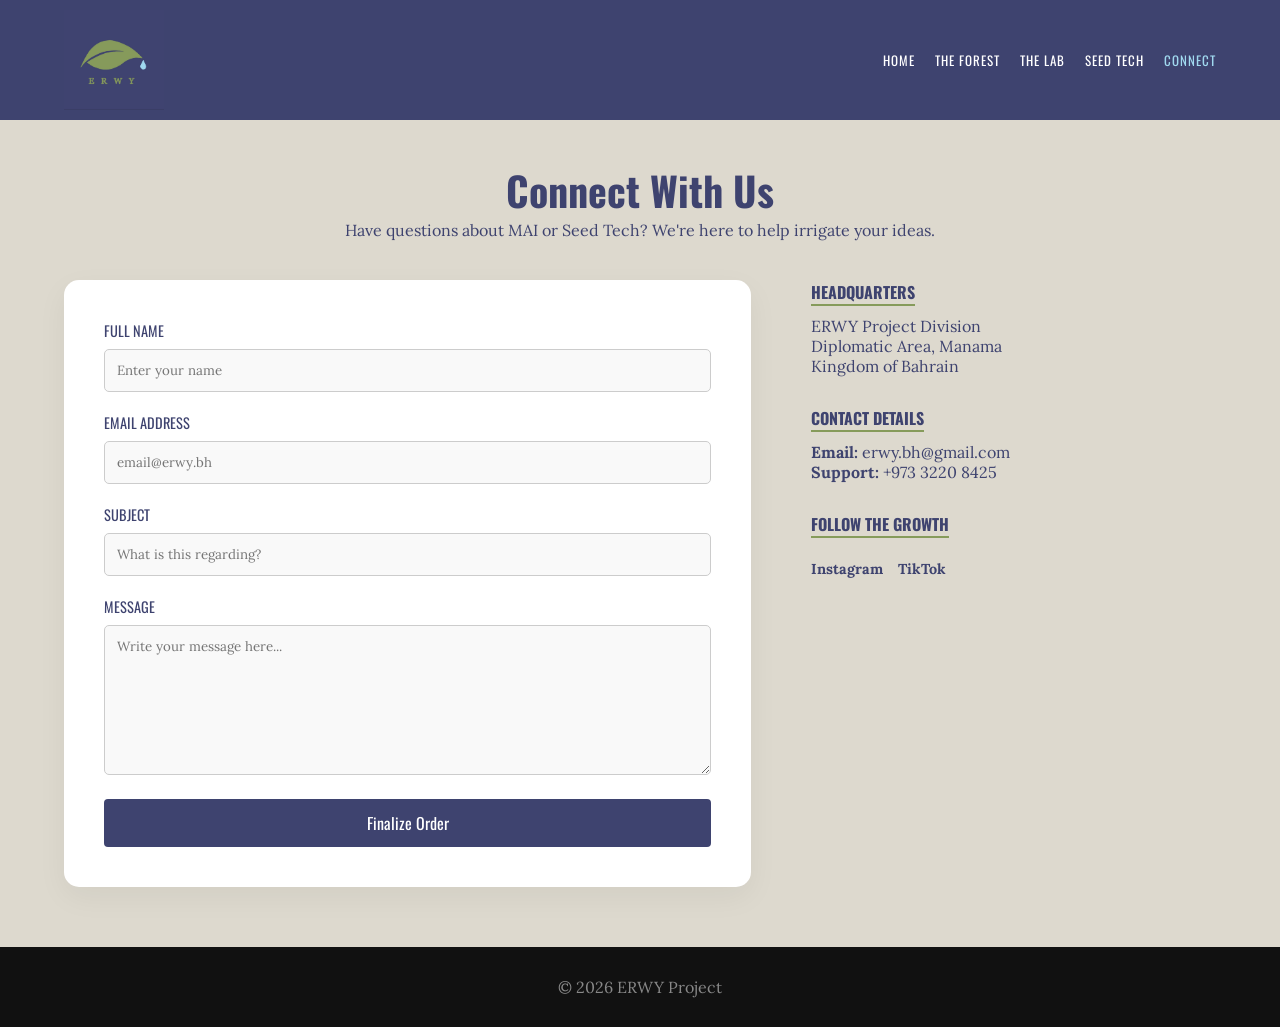
==== connect.html @ 4d4caa44 "Add files via upload" ====
<!DOCTYPE html>
<html lang="en">
<head>
    <meta charset="UTF-8">
    <meta name="viewport" content="width=device-width, initial-scale=1.0">
    <title>ERWY | Connect</title>
    <link rel="stylesheet" href="css/style.css">
    <link href="https://fonts.googleapis.com/css2?family=Lora&family=Oswald&display=swap" rel="stylesheet">
</head>
<body>

    <input type="checkbox" id="form-trigger" style="display: none;">

    <header>
        <div class="container header-flex">
            <a href="index.html"><img src="images/erwyHorizontal.jpg" alt="ERWY Logo" id="main-logo"></a>
            <nav>
                <ul class="nav-links">
                    <li><a href="index.html">Home</a></li>
                    <li><a href="shop.html">The Forest</a></li>
                    <li><a href="custom.html">The Lab</a></li>
                    <li><a href="future.html">Seed Tech</a></li>
                    <li><a href="connect.html" class="active">Connect</a></li>
                </ul>
            </nav>
        </div>
    </header>

    <main>
        <div class="container">
            <div style="text-align: center; margin-bottom: 40px;">
                <h1 style="font-family: 'Oswald'; font-size: 2.5rem;">Connect With Us</h1>
                <p>Have questions about MAI or Seed Tech? We're here to help irrigate your ideas.</p>
            </div>

            <div class="connect-grid">
                <div class="contact-form-container">
                    <form action="#">
                        <div class="form-group">
                            <label for="name">Full Name</label>
                            <input type="text" id="name" placeholder="Enter your name" required>
                        </div>
                        <div class="form-group">
                            <label for="email">Email Address</label>
                            <input type="email" id="email" placeholder="email@erwy.bh" required>
                        </div>
                        <div class="form-group">
                            <label for="subject">Subject</label>
                            <input type="text" id="subject" placeholder="What is this regarding?">
                        </div>
                        <div class="form-group">
                            <label for="message">Message</label>
                            <textarea id="message" placeholder="Write your message here..."></textarea>
                        </div>
                        
                        <label for="form-trigger" class="btn-primary" style="display: block; text-align: center; cursor: pointer;">
                            Finalize Order
                        </label>
                    </form>
                </div>

                <div class="contact-info-sidebar">
                    <div class="info-block">
                        <h4>Headquarters</h4>
                        <p>ERWY Project Division</p>
                        <p>Diplomatic Area, Manama</p>
                        <p>Kingdom of Bahrain</p>
                    </div>

                    <div class="info-block">
                        <h4>Contact Details</h4>
                        <p><strong>Email:</strong> erwy.bh@gmail.com</p>
                        <p><strong>Support:</strong> +973 3220 8425</p>
                    </div>

                    <div class="info-block">
                        <h4>Follow the Growth</h4>
                        <ul class="social-links">
                            <li><a href="https://www.instagram.com/erwy.bh" target="_blank">Instagram</a></li>
                            <li><a href="https://www.tiktok.com/@erwy.bh" target="_blank">TikTok</a></li>
                        </ul>
                    </div>
                </div>
            </div>
        </div>
    </main>

    <div class="overlay">
        <div class="popup-box">
            <h2 style="font-family: 'Oswald'; color: #3e436f; margin-bottom: 15px;">Success!</h2>
            <p>Thanks for the purchase. Your MAI device is being prepared.</p>
            <label for="form-trigger" class="btn-primary" style="margin-top: 25px; display: inline-block; cursor: pointer;">Close</label>
        </div>
    </div>

    <footer>
        <div class="container">
            <p>&copy; 2026 ERWY Project</p>
        </div>
    </footer>

</body>
</html>
---- css/style.css ----
@charset "utf-8";

/* --- 1. RESET & BASE --- */
* { box-sizing: border-box; margin: 0; padding: 0; }

body {
    background-color: #ddd9ce;
    color: #3e436f;
    font-family: 'Lora', serif;
    display: flex;
    flex-direction: column;
    min-height: 100vh;
}

.container { 
    width: 90%; 
    max-width: 1200px; 
    margin: 0 auto; 
}

/* --- 2. HEADER & NAVIGATION (FIXED PANE) --- */
header {
    background-color: #3e436f;
    padding: 10px 0;
    position: fixed;
    width: 100%;
    top: 0;
    left: 0;
    z-index: 1000;
}

.header-flex { 
    display: flex; 
    justify-content: space-between; 
    align-items: center; 
}

#main-logo { 
    height: 100px; 
    width: auto;
    display: block;
}

.nav-links { 
    list-style: none; 
    display: flex; 
    gap: 20px; 
    align-items: center; 
}

.nav-links a {
    color: white; 
    text-decoration: none; 
    font-family: 'Oswald';
    text-transform: uppercase; 
    font-size: 13px;
    letter-spacing: 1px;
}

.nav-links a.active { color: #a0d9ef; }

/* --- 3. MAIN SPACING --- */
main { 
    flex: 1; 
    padding-top: 160px; 
}

/* --- 4. HOME PAGE HERO (LOCKED - NO CHANGES) --- */
.hero-flex {
    display: flex;
    align-items: center;
    justify-content: space-between;
    gap: 50px;
    padding: 60px 0;
}

.hero-visual { flex: 1; text-align: center; }

.hero-main-img { 
    width: 100%; 
    max-width: 400px; 
    max-height: 450px; 
    object-fit: contain;
    border-radius: 10px;
}

.hero-text { flex: 1.2; }
.hero-text h1 { font-family: 'Oswald'; font-size: 3rem; margin-bottom: 20px; }

/* --- 5. VALUES AREA (LOCKED - NO CHANGES) --- */
.values-area { padding: 60px 0; background: #d4d0c5; }
.values-grid { display: flex; gap: 20px; flex-wrap: wrap; }
.value-card {
    background: rgba(255,255,255,0.4);
    padding: 30px;
    flex: 1;
    min-width: 280px;
    border-radius: 8px;
}

/* --- 6. THE FOREST (FIXED ALIGNMENT & IMAGE SIZE) --- */
.product-grid {
    display: flex;
    justify-content: center; 
    gap: 40px;
    flex-wrap: wrap;
    padding: 40px 0;
}

.product-card {
    background: white;
    flex: 0 1 350px; 
    border-radius: 15px;
    overflow: hidden;
    text-align: center;
    box-shadow: 0 4px 15px rgba(0,0,0,0.05);
    display: flex;
    flex-direction: column;
	padding-bottom: 25px;
}

.product-img {
    width: 100%;        
    max-height: 250px;  
    object-fit: contain; 
    padding: 20px;      
    margin: 0 auto 15px auto;     
    background: #fdfdfd; 
}

/* --- 7. THE LAB (LOCKED LOGIC) --- */
.lab-logic { display: none; }
.render { 
    display: none; 
    max-width: 100%; 
    max-height: 400px; 
    object-fit: contain; 
}

.lab-interface { 
	display: flex; 
	gap: 40px; 
	margin-top: 30px; 
	margin-bottom: 80px; 
}
.lab-preview-window { 
    flex: 1.5; 
    background: white; 
    padding: 20px; 
    border-radius: 15px; 
    min-height: 450px; 
    display: flex; 
    align-items: center; 
    justify-content: center; 
	box-shadow: 0 4px 15px rgba(0,0,0,0.05);
}

#base-broccoli:checked ~ .container .lab-interface .broccoli-only,
#base-mushroom:checked ~ .container .lab-interface .mushroom-only { display: block; }
#color-standard:checked ~ .container .lab-interface .img-standard,
#color-black:checked ~ .container .lab-interface .img-black,
#color-alt:checked ~ .container .lab-interface .img-alt { display: block; }

/* --- 8. BUTTONS & FOOTER --- */
.btn-primary {
    display: inline-block;
    background: #3e436f;
    color: white;
    padding: 12px 30px;
    text-decoration: none;
    font-family: 'Oswald';
    border-radius: 4px;
    border: none;
    cursor: pointer;
}

footer { background: #111; color: #888; padding: 30px 0; text-align: center; }

/* --- 9. THE LAB: ADDITIONAL CUSTOMIZATION STYLES --- */
.lab-controls {
    flex: 1;
    background: white;
    padding: 30px;
    border-radius: 15px;
    box-shadow: 0 10px 30px rgba(0,0,0,0.05);
}

.lab-label {
    font-size: 0.8rem;
    font-weight: bold;
    color: #888;
    text-transform: uppercase;
    margin: 20px 0 10px 0;
}

.swatch-group { display: flex; gap: 15px; margin-bottom: 25px; }
.swatch {
    width: 35px;
    height: 35px;
    border-radius: 50%;
    cursor: pointer;
    border: 3px solid #eee;
    transition: 0.2s;
}

.swatch.green { background: #869b5b; }
.swatch.black { background: #1a1a1a; }
.swatch.blue { background: #3e436f; }

/* Active State Visuals for Lab Buttons */
#base-broccoli:checked ~ .container label[for="base-broccoli"],
#base-mushroom:checked ~ .container label[for="base-mushroom"] {
    background-color: #3e436f;
    color: white;
}

#color-standard:checked ~ .container label[for="color-standard"],
#color-black:checked ~ .container label[for="color-black"],
#color-alt:checked ~ .container label[for="color-alt"] {
    border-color: #3e436f;
    transform: scale(1.1);
}

.btn-lab-toggle {
    display: inline-block;
    padding: 10px 20px;
    border: 1.5px solid #3e436f;
    border-radius: 5px;
    cursor: pointer;
    font-family: 'Oswald';
    margin-right: 10px;
    transition: 0.3s;
}

/* --- 10. THE LAB: COMBO LOGIC (SINGLE IMAGE SHOWCASE) --- */
/* The modifications are ONLY in this section to fix the "one image at a time" issue */

/* Hide everything when a selection is made to prevent bleed-through */
#base-broccoli:checked ~ .container .broccoli-only,
#base-broccoli:checked ~ .container .mushroom-only,
#base-mushroom:checked ~ .container .broccoli-only,
#base-mushroom:checked ~ .container .mushroom-only {
    display: none;
}

/* Specific Show Commands: Must target both base AND color to isolate the file */

/* 1. Broccoli - Color Combinations */
#base-broccoli:checked ~ .container #color-standard:checked ~ .lab-interface .broccoli-only,
#base-broccoli:checked ~ .container #color-standard:checked ~ .lab-interface .img-standard { display: block; }

#base-broccoli:checked ~ .container #color-black:checked ~ .lab-interface .broccoli-only,
#base-broccoli:checked ~ .container #color-black:checked ~ .lab-interface .img-black { display: block; }

#base-broccoli:checked ~ .container #color-alt:checked ~ .lab-interface .broccoli-only,
#base-broccoli:checked ~ .container #color-alt:checked ~ .lab-interface .img-alt { display: block; }


/* 2. Mushroom - Color Combinations */
#base-mushroom:checked ~ .container #color-standard:checked ~ .lab-interface .mushroom-only,
#base-mushroom:checked ~ .container #color-standard:checked ~ .lab-interface .img-standard { display: block; }

#base-mushroom:checked ~ .container #color-black:checked ~ .lab-interface .mushroom-only,
#base-mushroom:checked ~ .container #color-black:checked ~ .lab-interface .img-black { display: block; }

#base-mushroom:checked ~ .container #color-alt:checked ~ .lab-interface .mushroom-only,
#base-mushroom:checked ~ .container #color-alt:checked ~ .lab-interface .img-alt { display: block; }/* --- 11. SEED TECH (FUTURE.HTML) --- */
.tech-feature-box {
    display: flex;
    align-items: center;
    gap: 60px;
    padding: 40px 0;
    margin-top: 20px;
}

.tech-visual {
    flex: 1;
}

.tech-info {
    flex: 1;
}

.tech-main-img {
    width: 100%;
    max-width: 500px; /* Limits the "too big" image size */
    border-radius: 20px;
    box-shadow: 0 10px 30px rgba(0,0,0,0.1);
}

.status-badge {
    background: #869b5b;
    color: white;
    display: inline-block;
    padding: 8px 20px;
    border-radius: 5px;
    font-family: 'Oswald';
    text-transform: uppercase;
    font-size: 0.8rem;
    letter-spacing: 1px;
    margin: 20px 0;
}

.sub-feature {
    background: rgba(255,255,255,0.5);
    padding: 20px;
    border-radius: 10px;
    margin-top: 15px;
    border-left: 4px solid #3e436f;
}

.sub-feature h4 {
    font-family: 'Oswald';
    text-transform: uppercase;
    margin-bottom: 5px;
    font-size: 1rem;
}

.tech-intro {
    text-align: center;
    max-width: 800px;
    margin: 0 auto 40px auto;
}/* --- 12. CONNECT PAGE (CONNECT.HTML) --- */
.connect-grid {
    display: flex;
    gap: 60px;
    margin-top: 40px;
    padding-bottom: 60px;
}

.contact-form-container {
    flex: 1.5;
    background: white;
    padding: 40px;
    border-radius: 15px;
    box-shadow: 0 10px 30px rgba(0,0,0,0.05);
}

.contact-info-sidebar {
    flex: 1;
}

.form-group {
    margin-bottom: 20px;
}

.form-group label {
    display: block;
    font-family: 'Oswald';
    font-size: 0.9rem;
    margin-bottom: 8px;
    text-transform: uppercase;
}

.form-group input, 
.form-group textarea {
    width: 100%;
    padding: 12px;
    border: 1px solid #ccc;
    border-radius: 5px;
    font-family: 'Lora', serif;
    background: #f9f9f9;
}

.form-group textarea {
    height: 150px;
    resize: vertical;
}

.info-block {
    margin-bottom: 30px;
}

.info-block h4 {
    font-family: 'Oswald';
    color: #3e436f;
    margin-bottom: 10px;
    text-transform: uppercase;
    border-bottom: 2px solid #869b5b;
    display: inline-block;
}

.social-links {
    list-style: none;
    display: flex;
    gap: 15px;
    margin-top: 10px;
}

.social-links a {
    color: #3e436f;
    text-decoration: none;
    font-weight: bold;
    font-size: 0.9rem;
}

.social-links a:hover {
    color: #869b5b;
}

/* --- 13. POP-UP LOGIC --- */

/* Hide the overlay by default */
.overlay {
    position: fixed;
    top: 0;
    left: 0;
    width: 100%;
    height: 100%;
    background: rgba(0, 0, 0, 0.7);
    display: none; /* Hidden */
    justify-content: center;
    align-items: center;
    z-index: 2000;
}

.popup-box {
    background: white;
    padding: 40px;
    border-radius: 15px;
    text-align: center;
    max-width: 400px;
    box-shadow: 0 10px 30px rgba(0,0,0,0.3);
}

/* THE TRICK: Show the overlay when the hidden checkbox is checked */
#form-trigger:checked ~ .overlay {
    display: flex;
}
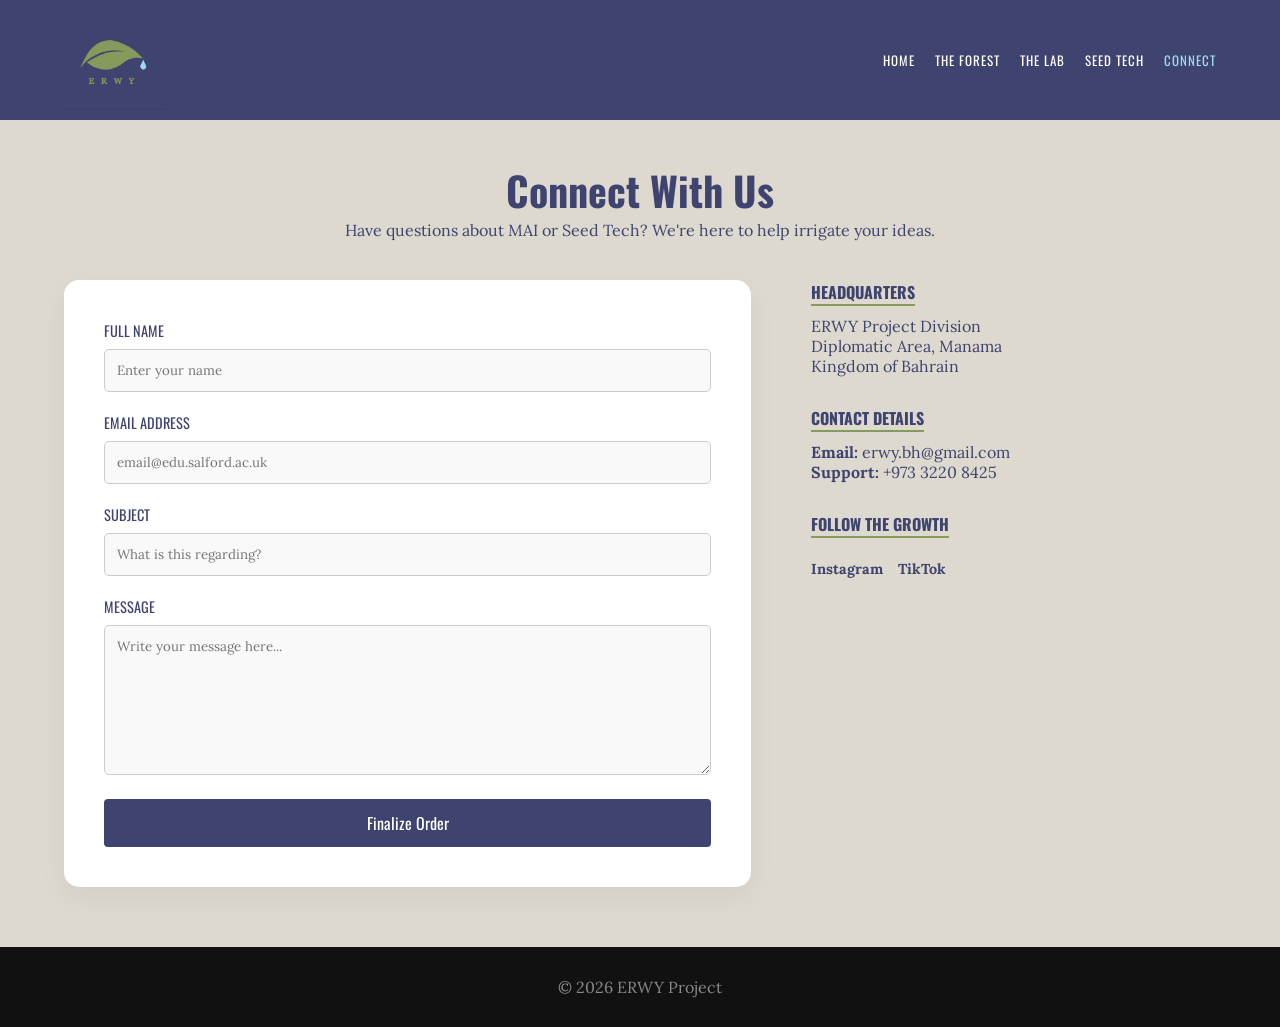
==== commit c627ed8e: "Add files via upload" ====
--- a/connect.html
+++ b/connect.html
@@ -42,7 +42,7 @@
                         </div>
                         <div class="form-group">
                             <label for="email">Email Address</label>
-                            <input type="email" id="email" placeholder="email@erwy.bh" required>
+                            <input type="email" id="email" placeholder="email@edu.salford.ac.uk" required>
                         </div>
                         <div class="form-group">
                             <label for="subject">Subject</label>
--- a/css/style.css
+++ b/css/style.css
@@ -427,3 +427,102 @@
 #form-trigger:checked ~ .overlay {
     display: flex;
 }
+
+/* --- 15. FINAL MOBILE OPTIMIZATION (PERCENTAGE BASED) --- */
+@media (max-width: 768px) {
+   /* 1. SEED TECH: FORCED VERTICAL STACK (MATCHING YOUR CLASSES) */
+    .tech-feature-box {
+        display: flex !important;
+        flex-direction: column !important; /* Forces Text BELOW Image */
+        align-items: center !important;
+        text-align: center !important;
+        gap: 20px !important;
+        padding: 20px 0 !important;
+    }
+
+    .tech-visual, .tech-info {
+        width: 100% !important;
+        flex: none !important; /* Stops them from sitting side-by-side */
+    }
+
+    .tech-main-img {
+        width: 90% !important; /* Scaled for phone screens */
+        max-width: 320px !important;
+        margin: 0 auto !important;
+    }
+
+    .sub-feature {
+        text-align: left !important; /* Keeps the internal list readable */
+        width: 90% !important;
+        margin: 15px auto !important;
+    }
+    /* 2. HOME PAGE: VERTICAL STACK */
+    .hero-flex {
+        display: flex !important;
+        flex-direction: column !important;
+        align-items: center !important;
+    }
+
+    .hero-image {
+        width: 100% !important;
+        margin-bottom: 20px;
+    }
+
+    .hero-content {
+        width: 100% !important;
+        padding: 40px 20px !important;
+        text-align: center !important;
+    }
+
+    /* 3. THE LAB: CENTER CUSTOMIZATIONS */
+    .lab-interface {
+        display: flex !important;
+        flex-direction: column !important;
+    }
+
+    .color-options {
+        display: flex !important;
+        justify-content: center !important; /* Centers the circles */
+        width: 100% !important;
+        margin: 20px 0 !important;
+        gap: 15px;
+    }
+
+    /* 4. THE FOREST: FOOTER SPACING */
+    .product-grid {
+        margin-bottom: 80px !important; /* Forces black footer away from boxes */
+    }
+
+    .product-card {
+        width: 100% !important;
+        margin-bottom: 30px !important;
+    }
+
+    /* 5. CONNECT: CENTER DETAILS & SOCIALS */
+    .connect-grid {
+        display: flex !important;
+        flex-direction: column !important; /* Stacks form and sidebar vertically */
+        align-items: center !important;
+        width: 100% !important;
+    }
+
+    .contact-form-container, .contact-info-sidebar {
+        width: 100% !important; /* Ensures form and text take up full screen width */
+        max-width: 100% !important;
+        text-align: center !important; /* Centers Headquarters and Contact text */
+        margin-bottom: 30px !important;
+    }
+
+    .social-links {
+        display: flex !important;
+        justify-content: center !important; /* Centers Instagram/TikTok icons */
+        padding: 0 !important;
+        margin: 20px auto !important;
+        gap: 30px;
+        list-style: none; /* Removes bullet points if any */
+    }
+
+    /* 6. HEADER SCALE */
+    #main-logo { height: 45px !important; }
+    main { padding-top: 100px !important; }
+}
